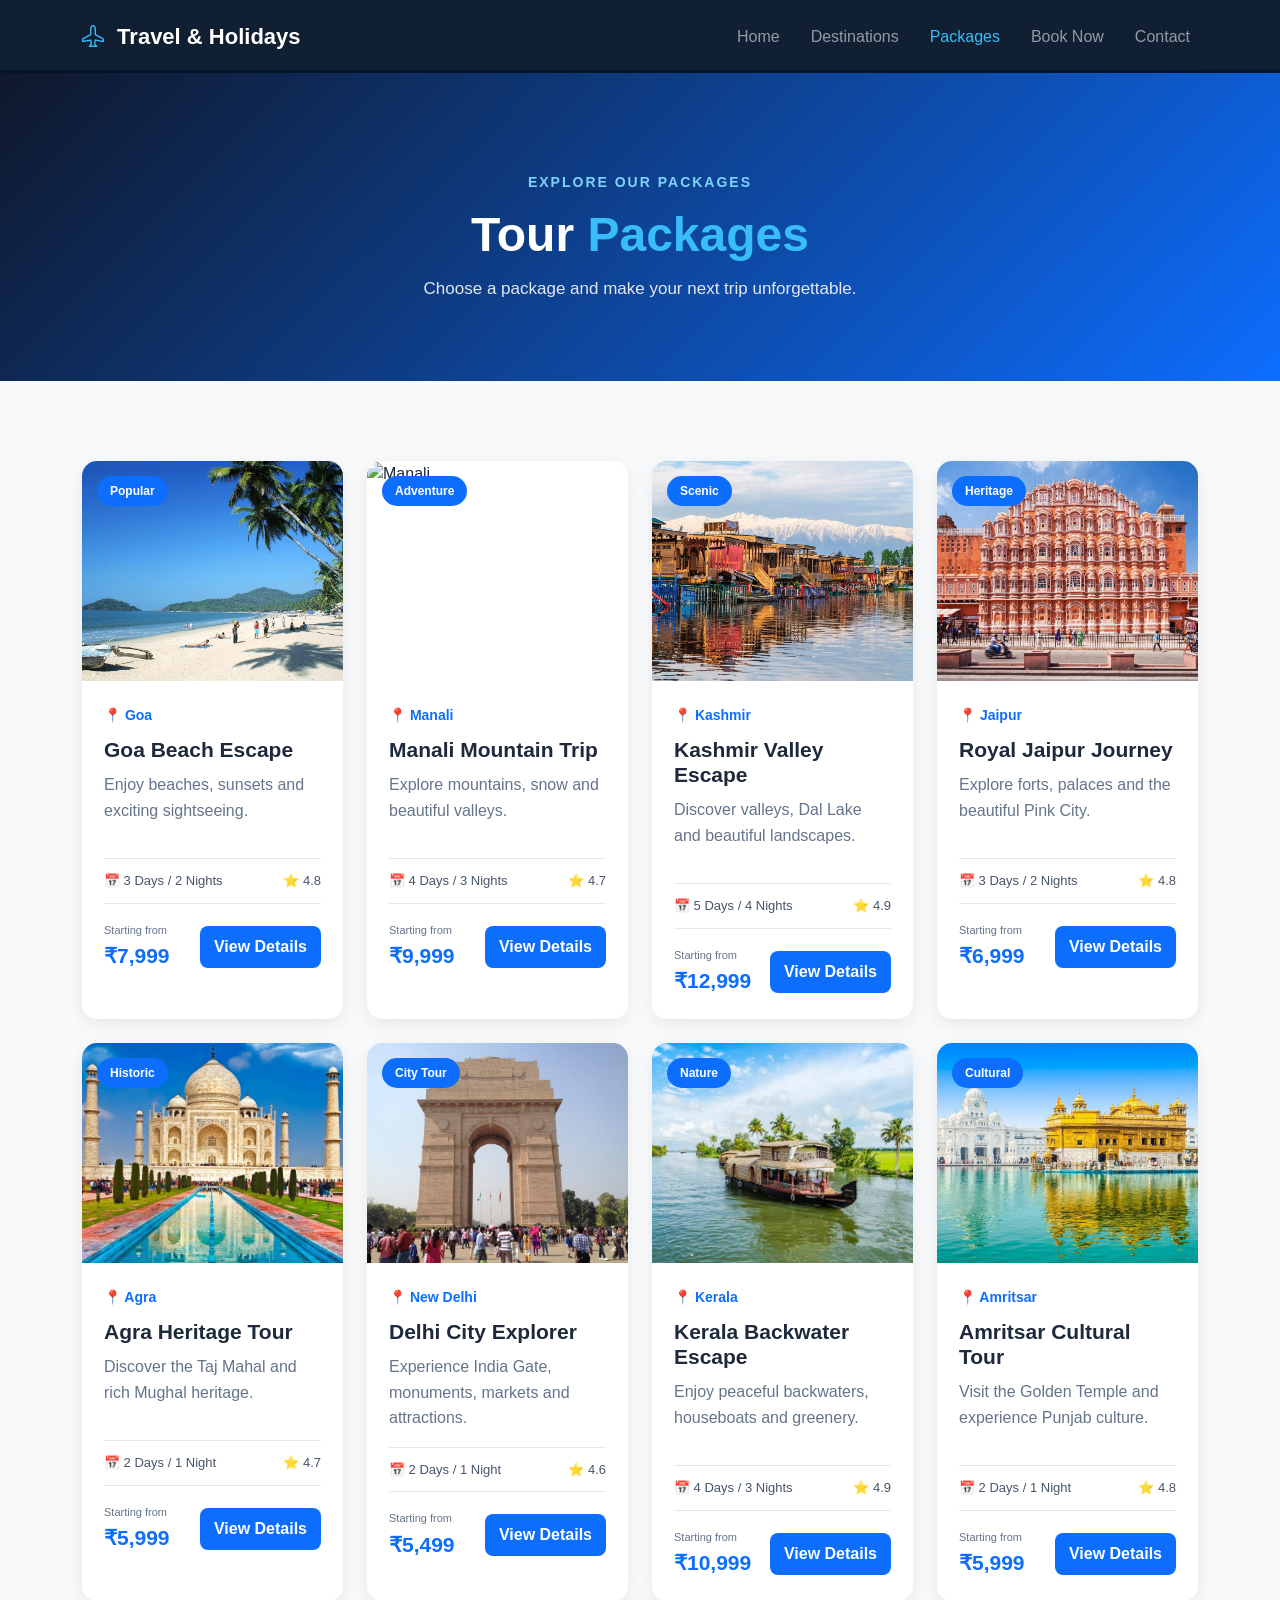
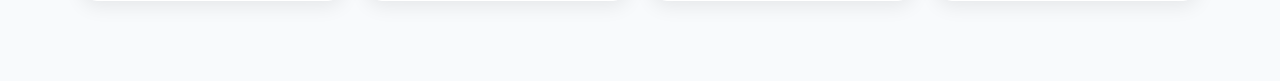
==== packages.html @ aeb37665 "first commit" ====
<!DOCTYPE html>
<html lang="en">

<head>

    <meta charset="UTF-8">

    <meta name="viewport"
          content="width=device-width, initial-scale=1.0">

    <title>Travel & Holidays | Packages</title>

    <!-- Bootstrap CSS -->
    <link
        href="https://cdn.jsdelivr.net/npm/bootstrap@5.3.3/dist/css/bootstrap.min.css"
        rel="stylesheet">

    <!-- Bootstrap Icons -->
    <link
        rel="stylesheet"
        href="https://cdn.jsdelivr.net/npm/bootstrap-icons@1.11.3/font/bootstrap-icons.min.css">

    <!-- Custom CSS -->
    <link rel="stylesheet"
          href="css/packages.css">

</head>

<body>


<!-- ================= NAVBAR ================= -->

<nav class="navbar navbar-expand-lg navbar-dark fixed-top">

    <div class="container">

        <a class="navbar-brand fw-bold"
           href="index.html">

            <i class="bi bi-airplane"></i>
            Travel & Holidays

        </a>

        <button
            class="navbar-toggler"
            type="button"
            data-bs-toggle="collapse"
            data-bs-target="#navbarNav">

            <span class="navbar-toggler-icon"></span>

        </button>

        <div class="collapse navbar-collapse"
             id="navbarNav">

            <ul class="navbar-nav ms-auto">

                <li class="nav-item">
                    <a class="nav-link"
                       href="index.html">
                        Home
                    </a>
                </li>

                <li class="nav-item">
                    <a class="nav-link"
                       href="destination.html">
                        Destinations
                    </a>
                </li>

                <li class="nav-item">
                    <a class="nav-link active"
                       href="packages.html">
                        Packages
                    </a>
                </li>

                <li class="nav-item">
                    <a class="nav-link"
                       href="book-now.html">
                        Book Now
                    </a>
                </li>

                <li class="nav-item">
                    <a class="nav-link"
                       href="contact.html">
                        Contact
                    </a>
                </li>

            </ul>

        </div>

    </div>

</nav>


<!-- ================= PAGE HEADER ================= -->

<section class="page-header">

    <div class="container text-center">

        <span>EXPLORE OUR PACKAGES</span>

        <h1>
            Tour <strong>Packages</strong>
        </h1>

        <p>
            Choose a package and make your next
            trip unforgettable.
        </p>

    </div>

</section>


<!-- ================= PACKAGES ================= -->

<section class="packages-section">

    <div class="container">

        <div class="row g-4">


            <!-- GOA -->

            <div class="col-lg-3 col-md-6">

                <div class="tour-card">

                    <div class="tour-card-image">

                        <img src="images/goa.jpg"
                             alt="Goa">

                        <span class="tour-label">
                            Popular
                        </span>

                    </div>

                    <div class="tour-card-content">

                        <span class="tour-location">
                            📍 Goa
                        </span>

                        <h3>
                            Goa Beach Escape
                        </h3>

                        <p>
                            Enjoy beaches, sunsets and
                            exciting sightseeing.
                        </p>

                        <div class="tour-info">

                            <span>
                                📅 3 Days / 2 Nights
                            </span>

                            <span>
                                ⭐ 4.8
                            </span>

                        </div>

                        <div class="tour-bottom">

                            <div>
                                <small>Starting from</small>
                                <strong>₹7,999</strong>
                            </div>

                            <button
                                type="button"
                                onclick="showPackage('goa')">

                                View Details

                            </button>

                        </div>

                    </div>

                </div>

            </div>


            <!-- MANALI -->

            <div class="col-lg-3 col-md-6">

                <div class="tour-card">

                    <div class="tour-card-image">

                        <img src="images/manali.jpg"
                             alt="Manali">

                        <span class="tour-label">
                            Adventure
                        </span>

                    </div>

                    <div class="tour-card-content">

                        <span class="tour-location">
                            📍 Manali
                        </span>

                        <h3>
                            Manali Mountain Trip
                        </h3>

                        <p>
                            Explore mountains, snow and
                            beautiful valleys.
                        </p>

                        <div class="tour-info">

                            <span>
                                📅 4 Days / 3 Nights
                            </span>

                            <span>
                                ⭐ 4.7
                            </span>

                        </div>

                        <div class="tour-bottom">

                            <div>
                                <small>Starting from</small>
                                <strong>₹9,999</strong>
                            </div>

                            <button
                                type="button"
                                onclick="showPackage('manali')">

                                View Details

                            </button>

                        </div>

                    </div>

                </div>

            </div>


            <!-- KASHMIR -->

            <div class="col-lg-3 col-md-6">

                <div class="tour-card">

                    <div class="tour-card-image">

                        <img src="images/kashmir.jpg"
                             alt="Kashmir">

                        <span class="tour-label">
                            Scenic
                        </span>

                    </div>

                    <div class="tour-card-content">

                        <span class="tour-location">
                            📍 Kashmir
                        </span>

                        <h3>
                            Kashmir Valley Escape
                        </h3>

                        <p>
                            Discover valleys, Dal Lake and
                            beautiful landscapes.
                        </p>

                        <div class="tour-info">

                            <span>
                                📅 5 Days / 4 Nights
                            </span>

                            <span>
                                ⭐ 4.9
                            </span>

                        </div>

                        <div class="tour-bottom">

                            <div>
                                <small>Starting from</small>
                                <strong>₹12,999</strong>
                            </div>

                            <button
                                type="button"
                                onclick="showPackage('kashmir')">

                                View Details

                            </button>

                        </div>

                    </div>

                </div>

            </div>


            <!-- JAIPUR -->

            <div class="col-lg-3 col-md-6">

                <div class="tour-card">

                    <div class="tour-card-image">

                        <img src="images/jaipur.jpg"
                             alt="Jaipur">

                        <span class="tour-label">
                            Heritage
                        </span>

                    </div>

                    <div class="tour-card-content">

                        <span class="tour-location">
                            📍 Jaipur
                        </span>

                        <h3>
                            Royal Jaipur Journey
                        </h3>

                        <p>
                            Explore forts, palaces and the
                            beautiful Pink City.
                        </p>

                        <div class="tour-info">

                            <span>
                                📅 3 Days / 2 Nights
                            </span>

                            <span>
                                ⭐ 4.8
                            </span>

                        </div>

                        <div class="tour-bottom">

                            <div>
                                <small>Starting from</small>
                                <strong>₹6,999</strong>
                            </div>

                            <button
                                type="button"
                                onclick="showPackage('jaipur')">

                                View Details

                            </button>

                        </div>

                    </div>

                </div>

            </div>


            <!-- AGRA -->

            <div class="col-lg-3 col-md-6">

                <div class="tour-card">

                    <div class="tour-card-image">

                        <img src="images/agra.jpg"
                             alt="Agra">

                        <span class="tour-label">
                            Historic
                        </span>

                    </div>

                    <div class="tour-card-content">

                        <span class="tour-location">
                            📍 Agra
                        </span>

                        <h3>
                            Agra Heritage Tour
                        </h3>

                        <p>
                            Discover the Taj Mahal and
                            rich Mughal heritage.
                        </p>

                        <div class="tour-info">

                            <span>
                                📅 2 Days / 1 Night
                            </span>

                            <span>
                                ⭐ 4.7
                            </span>

                        </div>

                        <div class="tour-bottom">

                            <div>
                                <small>Starting from</small>
                                <strong>₹5,999</strong>
                            </div>

                            <button
                                type="button"
                                onclick="showPackage('agra')">

                                View Details

                            </button>

                        </div>

                    </div>

                </div>

            </div>


            <!-- DELHI -->

            <div class="col-lg-3 col-md-6">

                <div class="tour-card">

                    <div class="tour-card-image">

                        <img src="images/new-delhi.jpg"
                             alt="New Delhi">

                        <span class="tour-label">
                            City Tour
                        </span>

                    </div>

                    <div class="tour-card-content">

                        <span class="tour-location">
                            📍 New Delhi
                        </span>

                        <h3>
                            Delhi City Explorer
                        </h3>

                        <p>
                            Experience India Gate, monuments,
                            markets and attractions.
                        </p>

                        <div class="tour-info">

                            <span>
                                📅 2 Days / 1 Night
                            </span>

                            <span>
                                ⭐ 4.6
                            </span>

                        </div>

                        <div class="tour-bottom">

                            <div>
                                <small>Starting from</small>
                                <strong>₹5,499</strong>
                            </div>

                            <button
                                type="button"
                                onclick="showPackage('delhi')">

                                View Details

                            </button>

                        </div>

                    </div>

                </div>

            </div>


            <!-- KERALA -->

            <div class="col-lg-3 col-md-6">

                <div class="tour-card">

                    <div class="tour-card-image">

                        <img src="images/kerala-backwater.jpg"
                             alt="Kerala">

                        <span class="tour-label">
                            Nature
                        </span>

                    </div>

                    <div class="tour-card-content">

                        <span class="tour-location">
                            📍 Kerala
                        </span>

                        <h3>
                            Kerala Backwater Escape
                        </h3>

                        <p>
                            Enjoy peaceful backwaters,
                            houseboats and greenery.
                        </p>

                        <div class="tour-info">

                            <span>
                                📅 4 Days / 3 Nights
                            </span>

                            <span>
                                ⭐ 4.9
                            </span>

                        </div>

                        <div class="tour-bottom">

                            <div>
                                <small>Starting from</small>
                                <strong>₹10,999</strong>
                            </div>

                            <button
                                type="button"
                                onclick="showPackage('kerala')">

                                View Details

                            </button>

                        </div>

                    </div>

                </div>

            </div>


            <!-- AMRITSAR -->

            <div class="col-lg-3 col-md-6">

                <div class="tour-card">

                    <div class="tour-card-image">

                        <img src="images/amritsar2.jpg"
                             alt="Amritsar">

                        <span class="tour-label">
                            Cultural
                        </span>

                    </div>

                    <div class="tour-card-content">

                        <span class="tour-location">
                            📍 Amritsar
                        </span>

                        <h3>
                            Amritsar Cultural Tour
                        </h3>

                        <p>
                            Visit the Golden Temple and
                            experience Punjab culture.
                        </p>

                        <div class="tour-info">

                            <span>
                                📅 2 Days / 1 Night
                            </span>

                            <span>
                                ⭐ 4.8
                            </span>

                        </div>

                        <div class="tour-bottom">

                            <div>
                                <small>Starting from</small>
                                <strong>₹5,999</strong>
                            </div>

                            <button
                                type="button"
                                onclick="showPackage('amritsar')">

                                View Details

                            </button>

                        </div>

                    </div>

                </div>

            </div>


        </div>

    </div>

</section>


<!-- ================= PACKAGE MODAL ================= -->

<div class="modal fade"
     id="packageModal"
     tabindex="-1"
     aria-hidden="true">

    <div class="modal-dialog modal-dialog-centered">

        <div class="modal-content">


            <div class="modal-header">

                <h5 class="modal-title"
                    id="packageTitle">

                    Package Details

                </h5>

                <button
                    type="button"
                    class="btn-close"
                    data-bs-dismiss="modal">
                </button>

            </div>


            <div class="modal-body">

                <div class="package-modal-icon">

                    <i class="bi bi-airplane-fill"></i>

                </div>

                <h4 id="packageName"></h4>

                <p id="packageDescription"></p>


                <div class="package-detail-box">

                    <p>
                        <strong>📍 Location:</strong>
                        <span id="packageLocation"></span>
                    </p>

                    <p>
                        <strong>📅 Duration:</strong>
                        <span id="packageDuration"></span>
                    </p>

                    <p>
                        <strong>⭐ Rating:</strong>
                        <span id="packageRating"></span>
                    </p>

                    <p>
                        <strong>💰 Price:</strong>
                        <span id="packagePrice"></span>
                    </p>

                </div>


                <h6 class="included-title">
                    Package Includes
                </h6>

                <ul id="packageIncludes"
                    class="includes-list">
                </ul>

            </div>


            <!-- MODAL FOOTER -->

            <div class="modal-footer">

                <a
                    href="book-now.html"
                    id="bookNowButton"
                    class="btn btn-success">

                    <i class="bi bi-calendar-check"></i>
                    Book Now

                </a>

                <button
                    type="button"
                    class="btn btn-secondary"
                    data-bs-dismiss="modal">

                    Close

                </button>

            </div>


        </div>

    </div>

</div>


<!-- Bootstrap JS -->

<script
    src="https://cdn.jsdelivr.net/npm/bootstrap@5.3.3/dist/js/bootstrap.bundle.min.js">
</script>


<!-- Packages JavaScript -->

<script src="js/packages.js"></script>


</body>

</html>
---- css/packages.css ----
/* =====================================================
GENERAL
===================================================== */

* {
  margin: 0;
  padding: 0;
  box-sizing: border-box;
  }

html {
scroll-behavior: smooth;
}

body {
font-family: Arial, sans-serif;
background: #f8fafc;
color: #1e293b;
}

/* =====================================================
NAVBAR
===================================================== */

.navbar {
background: rgba(5, 20, 40, 0.95);

padding: 15px 0;

transition: 0.3s;

}

.navbar-brand {
font-size: 22px;
}

.navbar-brand i {
color: #38bdf8;

margin-right: 7px;

}

.nav-link {
margin-left: 15px;

font-weight: 500;

transition: 0.3s;

}

.nav-link:hover,
.nav-link.active {
color: #38bdf8 !important;
}

/* =====================================================
PAGE HEADER
===================================================== */

.page-header {

margin-top: 70px;

padding: 100px 20px 80px;

background:
    linear-gradient(
        135deg,
        #0f172a,
        #0d6efd
    );

color: white;

text-align: center;

}

.page-header span {

color: #7dd3fc;

font-size: 14px;

font-weight: bold;

letter-spacing: 2px;

}

.page-header h1 {

font-size: 48px;

font-weight: 700;

margin: 12px 0;

}

.page-header h1 strong {

color: #38bdf8;

}

.page-header p {

color: #e2e8f0;

font-size: 17px;

margin: 0;

}

/* =====================================================
PACKAGES SECTION
===================================================== */

.packages-section {

padding: 80px 0;

}

/* =====================================================
TOUR CARD
===================================================== */

.tour-card {

background: white;

border-radius: 15px;

overflow: hidden;

height: 100%;

box-shadow:
    0 5px 20px rgba(0, 0, 0, 0.08);

transition: 0.3s;

}

.tour-card:hover {

transform: translateY(-8px);

box-shadow:
    0 15px 35px rgba(0, 0, 0, 0.13);

}

/* =====================================================
TOUR CARD IMAGE
===================================================== */

.tour-card-image {

height: 220px;

position: relative;

overflow: hidden;

}

.tour-card-image img {

width: 100%;

height: 100%;

object-fit: cover;

transition: 0.5s;

}

.tour-card:hover
.tour-card-image img {

transform: scale(1.08);

}

/* =====================================================
TOUR LABEL
===================================================== */

.tour-label {

position: absolute;

top: 15px;

left: 15px;

background: #0d6efd;

color: white;

padding: 6px 13px;

border-radius: 20px;

font-size: 12px;

font-weight: bold;

}

/* =====================================================
TOUR CARD CONTENT
===================================================== */

.tour-card-content {

padding: 22px;

}

.tour-location {

color: #0d6efd;

font-size: 14px;

font-weight: 600;

}

.tour-card-content h3 {

font-size: 21px;

font-weight: 700;

margin: 10px 0;

}

.tour-card-content p {

color: #64748b;

line-height: 1.6;

min-height: 70px;

}

/* =====================================================
TOUR INFO
===================================================== */

.tour-info {

display: flex;

justify-content: space-between;

gap: 10px;

flex-wrap: wrap;

padding: 12px 0;

border-top: 1px solid #e2e8f0;

border-bottom: 1px solid #e2e8f0;

font-size: 13px;

color: #475569;

}

/* =====================================================
TOUR BOTTOM
===================================================== */

.tour-bottom {

display: flex;

justify-content: space-between;

align-items: center;

gap: 10px;

margin-top: 18px;

}

.tour-bottom small {

display: block;

color: #64748b;

font-size: 11px;

}

.tour-bottom strong {

display: block;

color: #0d6efd;

font-size: 21px;

margin-top: 2px;

}

.tour-bottom button {

border: none;

background: #0d6efd;

color: white;

padding: 9px 14px;

border-radius: 8px;

font-weight: 600;

cursor: pointer;

transition: 0.3s;

}

.tour-bottom button:hover {

background: #084298;

}

/* =====================================================
MODAL
===================================================== */

.modal-content {

border: none;

border-radius: 18px;

overflow: hidden;

}

.modal-header {

background: #0d6efd;

color: white;

border: none;

}

.modal-header .btn-close {

filter: brightness(0) invert(1);

}

.modal-body {

padding: 30px;

}

.package-modal-icon {

width: 65px;

height: 65px;

display: flex;

align-items: center;

justify-content: center;

background: #e0f2fe;

color: #0d6efd;

border-radius: 50%;

font-size: 28px;

margin-bottom: 15px;

}

.modal-body h4 {

font-weight: 700;

margin-bottom: 12px;

}

.modal-body > p {

color: #64748b;

line-height: 1.7;

}

.package-detail-box {

background: #f8fafc;

padding: 18px;

border-radius: 12px;

margin-top: 20px;

}

.package-detail-box p {

margin-bottom: 10px;

color: #475569;

}

.package-detail-box p:last-child {

margin-bottom: 0;

}

.package-detail-box strong {

color: #0d6efd;

}

.included-title {

margin-top: 25px;

margin-bottom: 12px;

}

.includes-list {

padding-left: 20px;

color: #475569;

}

.includes-list li {

margin-bottom: 7px;

}

/* =====================================================
FOOTER
===================================================== */

.footer {

background: #07152f;

color: white;

padding: 40px 20px;

}

.footer h5 {

font-size: 21px;

margin-bottom: 10px;

}

.footer h5 i {

color: #38bdf8;

}

.footer p {

color: #cbd5e1;

margin-bottom: 8px;

}

/* =====================================================
RESPONSIVE
===================================================== */

@media (max-width: 576px) {

.page-header {

    padding: 80px 15px 60px;

}


.page-header h1 {

    font-size: 36px;

}


.packages-section {

    padding: 60px 15px;

}


.tour-info {

    flex-direction: column;

}

}
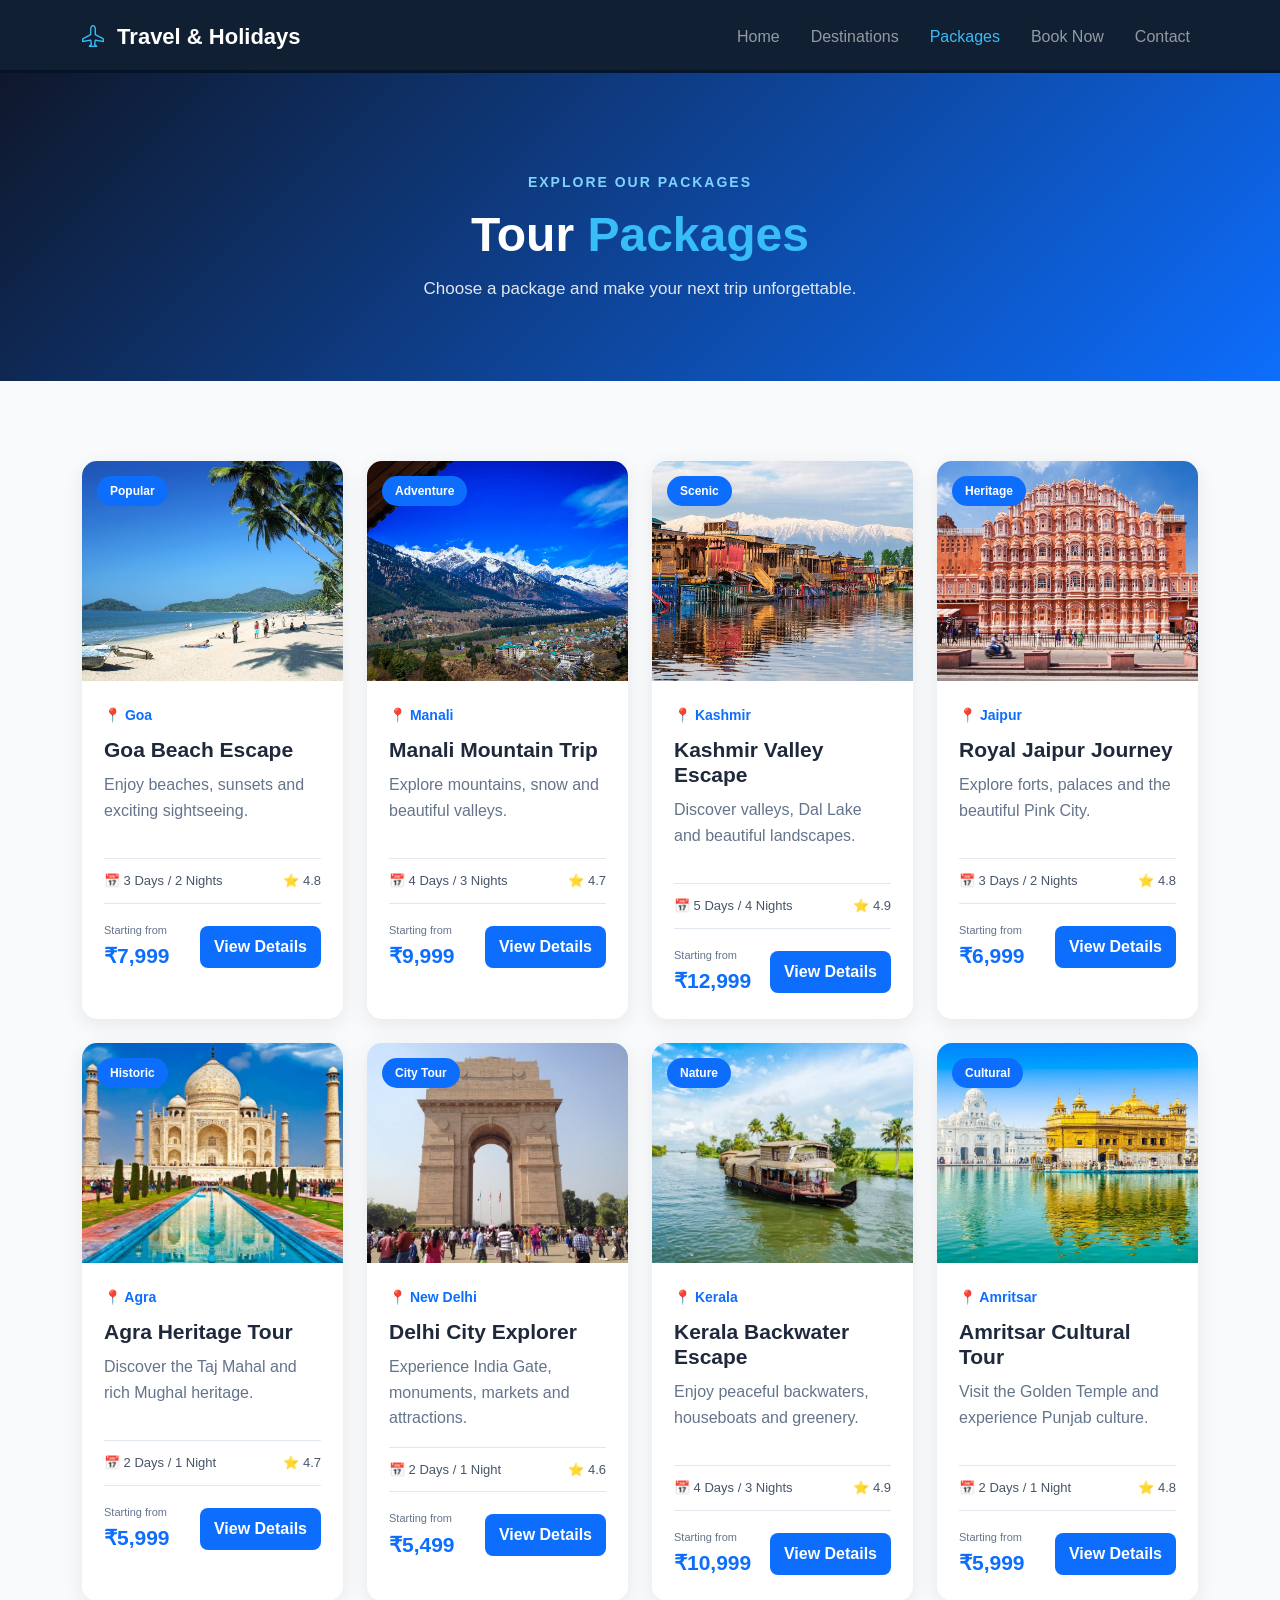
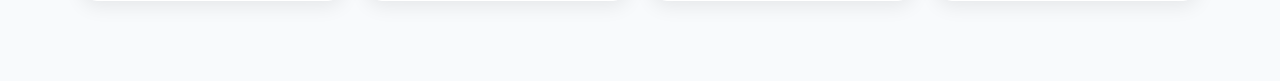
==== commit d24ba415: "Update packages.html" ====
--- a/packages.html
+++ b/packages.html
@@ -209,7 +209,7 @@
 
                     <div class="tour-card-image">
 
-                        <img src="images/manali.jpg"
+                        <img src="images/Manali.jpg"
                              alt="Manali">
 
                         <span class="tour-label">
@@ -810,4 +810,4 @@
 
 </body>
 
-</html>+</html>
